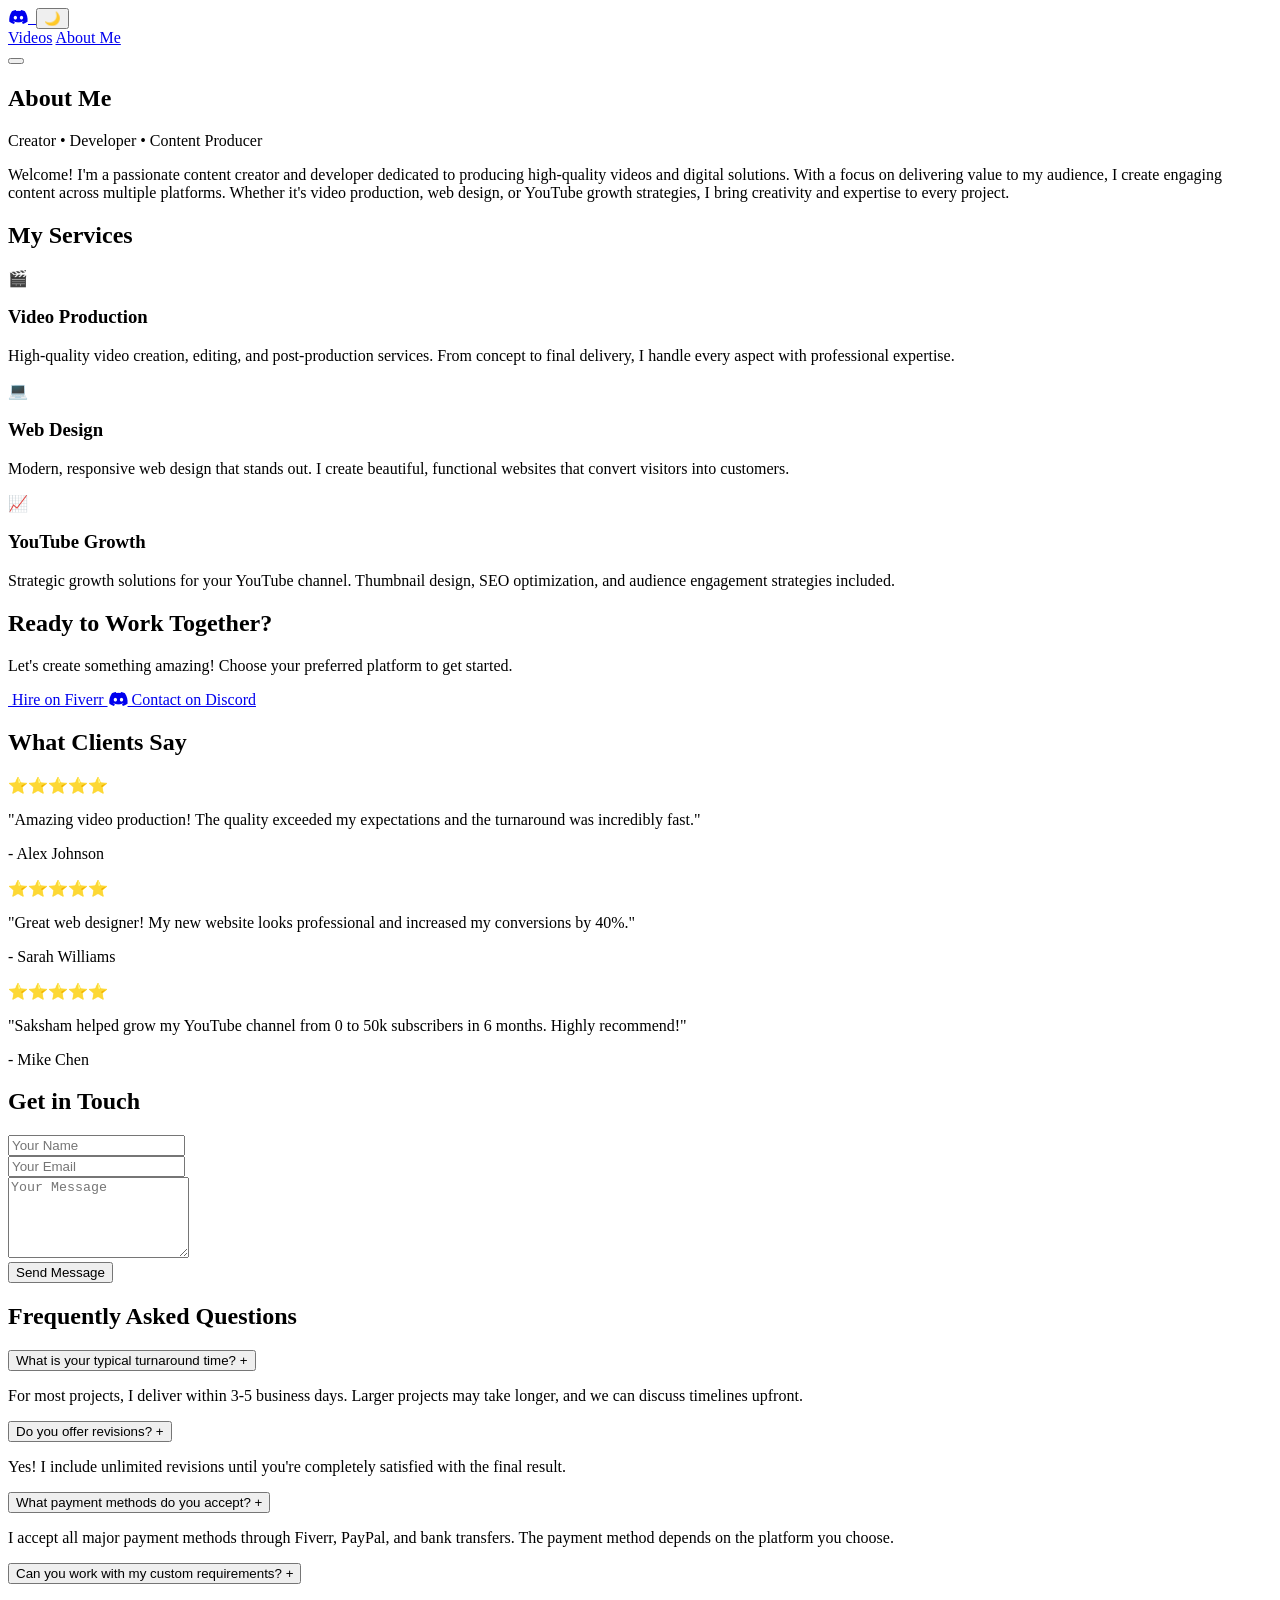
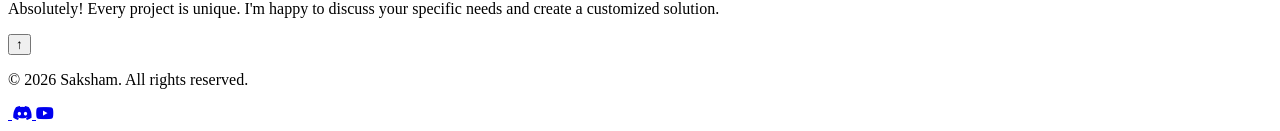
==== about.html @ 9697e2bd "initial changes" ====
<!DOCTYPE html>
<html lang="en">
<head>
    <meta charset="UTF-8">
    <meta name="viewport" content="width=device-width, initial-scale=1.0">
    <title>About Me - Hire Me</title>
    <link rel="stylesheet" href="saksham wesite/style.css">
    <link rel="stylesheet" href="https://cdnjs.cloudflare.com/ajax/libs/font-awesome/6.5.1/css/all.min.css">
</head>
<body>
    <a id="discord-link" href="https://discord.com/users/1369314213306044568" target="_blank" class="discord-icon" title="Contact on Discord">
        <i class="fab fa-discord"></i>
    </a>

    <a id="fiverr-link" href="https://www.fiverr.com/s/jjz5BVv" target="_blank" class="fiverr-icon" title="Hire me on Fiverr">
        <i class="fab fa-fiverr"></i>
    </a>

    <!-- Dark Mode Toggle Button -->
    <button id="theme-toggle" class="theme-toggle" title="Toggle Dark/Light Mode">
        <span class="theme-icon">🌙</span>
    </button>

    <!-- Navigation -->
    <nav class="navbar">
        <div class="nav-content">
            <a href="index.html" class="nav-link">Videos</a>
            <a href="about.html" class="nav-link active">About Me</a>
        </div>
        <button class="hamburger" id="hamburger">
            <span></span>
            <span></span>
            <span></span>
        </button>
    </nav>

    <div class="container">
        <section class="about-section">
            <div class="about-header">
                <h1 class="about-title">About Me</h1>
                <p class="about-subtitle">Creator • Developer • Content Producer</p>
            </div>

            <!-- Bio Section -->
            <div class="bio-section">
                <p class="bio-text">
                    Welcome! I'm a passionate content creator and developer dedicated to producing high-quality videos and digital solutions. 
                    With a focus on delivering value to my audience, I create engaging content across multiple platforms. 
                    Whether it's video production, web design, or YouTube growth strategies, I bring creativity and expertise to every project.
                </p>
            </div>

            <!-- Service Cards -->
            <div class="services-section">
                <h2 class="services-title">My Services</h2>
                <div class="services-grid">
                    <div class="service-card">
                        <div class="service-icon">🎬</div>
                        <h3>Video Production</h3>
                        <p>High-quality video creation, editing, and post-production services. From concept to final delivery, I handle every aspect with professional expertise.</p>
                    </div>

                    <div class="service-card">
                        <div class="service-icon">💻</div>
                        <h3>Web Design</h3>
                        <p>Modern, responsive web design that stands out. I create beautiful, functional websites that convert visitors into customers.</p>
                    </div>

                    <div class="service-card">
                        <div class="service-icon">📈</div>
                        <h3>YouTube Growth</h3>
                        <p>Strategic growth solutions for your YouTube channel. Thumbnail design, SEO optimization, and audience engagement strategies included.</p>
                    </div>
                </div>
            </div>

            <!-- CTA Section -->
            <div class="cta-section">
                <h2>Ready to Work Together?</h2>
                <p>Let's create something amazing! Choose your preferred platform to get started.</p>
                
                <div class="cta-buttons">
                    <a href="https://www.fiverr.com/s/jjz5BVv" target="_blank" class="fiverr-btn">
                        <i class="fab fa-fiverr"></i>
                        Hire on Fiverr
                    </a>
                    
                    <a href="https://discord.com/users/1369314213306044568" target="_blank" class="discord-copy-btn">
                        <i class="fab fa-discord"></i>
                        Contact on Discord
                    </a>
                </div>
            </div>

            <!-- Testimonials Section -->
            <div class="testimonials-section">
                <h2 class="testimonials-title">What Clients Say</h2>
                <div class="testimonials-grid">
                    <div class="testimonial-card">
                        <div class="stars">⭐⭐⭐⭐⭐</div>
                        <p class="testimonial-text">"Amazing video production! The quality exceeded my expectations and the turnaround was incredibly fast."</p>
                        <p class="testimonial-author">- Alex Johnson</p>
                    </div>
                    <div class="testimonial-card">
                        <div class="stars">⭐⭐⭐⭐⭐</div>
                        <p class="testimonial-text">"Great web designer! My new website looks professional and increased my conversions by 40%."</p>
                        <p class="testimonial-author">- Sarah Williams</p>
                    </div>
                    <div class="testimonial-card">
                        <div class="stars">⭐⭐⭐⭐⭐</div>
                        <p class="testimonial-text">"Saksham helped grow my YouTube channel from 0 to 50k subscribers in 6 months. Highly recommend!"</p>
                        <p class="testimonial-author">- Mike Chen</p>
                    </div>
                </div>
            </div>

            <!-- Contact Form Section -->
            <div class="contact-section">
                <h2>Get in Touch</h2>
                <form class="contact-form" id="contact-form">
                    <div class="form-group">
                        <input type="text" id="contact-name" placeholder="Your Name" required>
                    </div>
                    <div class="form-group">
                        <input type="email" id="contact-email" placeholder="Your Email" required>
                    </div>
                    <div class="form-group">
                        <textarea id="contact-message" placeholder="Your Message" rows="5" required></textarea>
                    </div>
                    <button type="submit" class="submit-btn">Send Message</button>
                    <div class="form-message" id="form-message"></div>
                </form>
            </div>

            <!-- FAQ Section -->
            <div class="faq-section">
                <h2 class="faq-title">Frequently Asked Questions</h2>
                <div class="faq-container">
                    <div class="faq-item">
                        <button class="faq-question">
                            <span>What is your typical turnaround time?</span>
                            <span class="faq-icon">+</span>
                        </button>
                        <div class="faq-answer">
                            <p>For most projects, I deliver within 3-5 business days. Larger projects may take longer, and we can discuss timelines upfront.</p>
                        </div>
                    </div>

                    <div class="faq-item">
                        <button class="faq-question">
                            <span>Do you offer revisions?</span>
                            <span class="faq-icon">+</span>
                        </button>
                        <div class="faq-answer">
                            <p>Yes! I include unlimited revisions until you're completely satisfied with the final result.</p>
                        </div>
                    </div>

                    <div class="faq-item">
                        <button class="faq-question">
                            <span>What payment methods do you accept?</span>
                            <span class="faq-icon">+</span>
                        </button>
                        <div class="faq-answer">
                            <p>I accept all major payment methods through Fiverr, PayPal, and bank transfers. The payment method depends on the platform you choose.</p>
                        </div>
                    </div>

                    <div class="faq-item">
                        <button class="faq-question">
                            <span>Can you work with my custom requirements?</span>
                            <span class="faq-icon">+</span>
                        </button>
                        <div class="faq-answer">
                            <p>Absolutely! Every project is unique. I'm happy to discuss your specific needs and create a customized solution.</p>
                        </div>
                    </div>
                </div>
            </div>
        </section>
    </div>

    <!-- Back to Top Button -->
    <button id="back-to-top" class="back-to-top" title="Back to Top">↑</button>

    <!-- Footer -->
    <footer class="footer">
        <div class="footer-content">
            <p>&copy; 2026 Saksham. All rights reserved.</p>
            <div class="footer-links">
                <a href="https://www.fiverr.com/s/jjz5BVv" target="_blank" title="Fiverr" class="social-link">
                    <i class="fab fa-fiverr"></i>
                </a>
                <a href="https://discord.com/users/1369314213306044568" target="_blank" title="Discord" class="social-link">
                    <i class="fab fa-discord"></i>
                </a>
                <a href="https://www.youtube.com/@SS_unfaced" target="_blank" title="YouTube" class="social-link">
                    <i class="fab fa-youtube"></i>
                </a>
            </div>
        </div>
    </footer>

    <script src="script.js"></script>
</body>
</html>
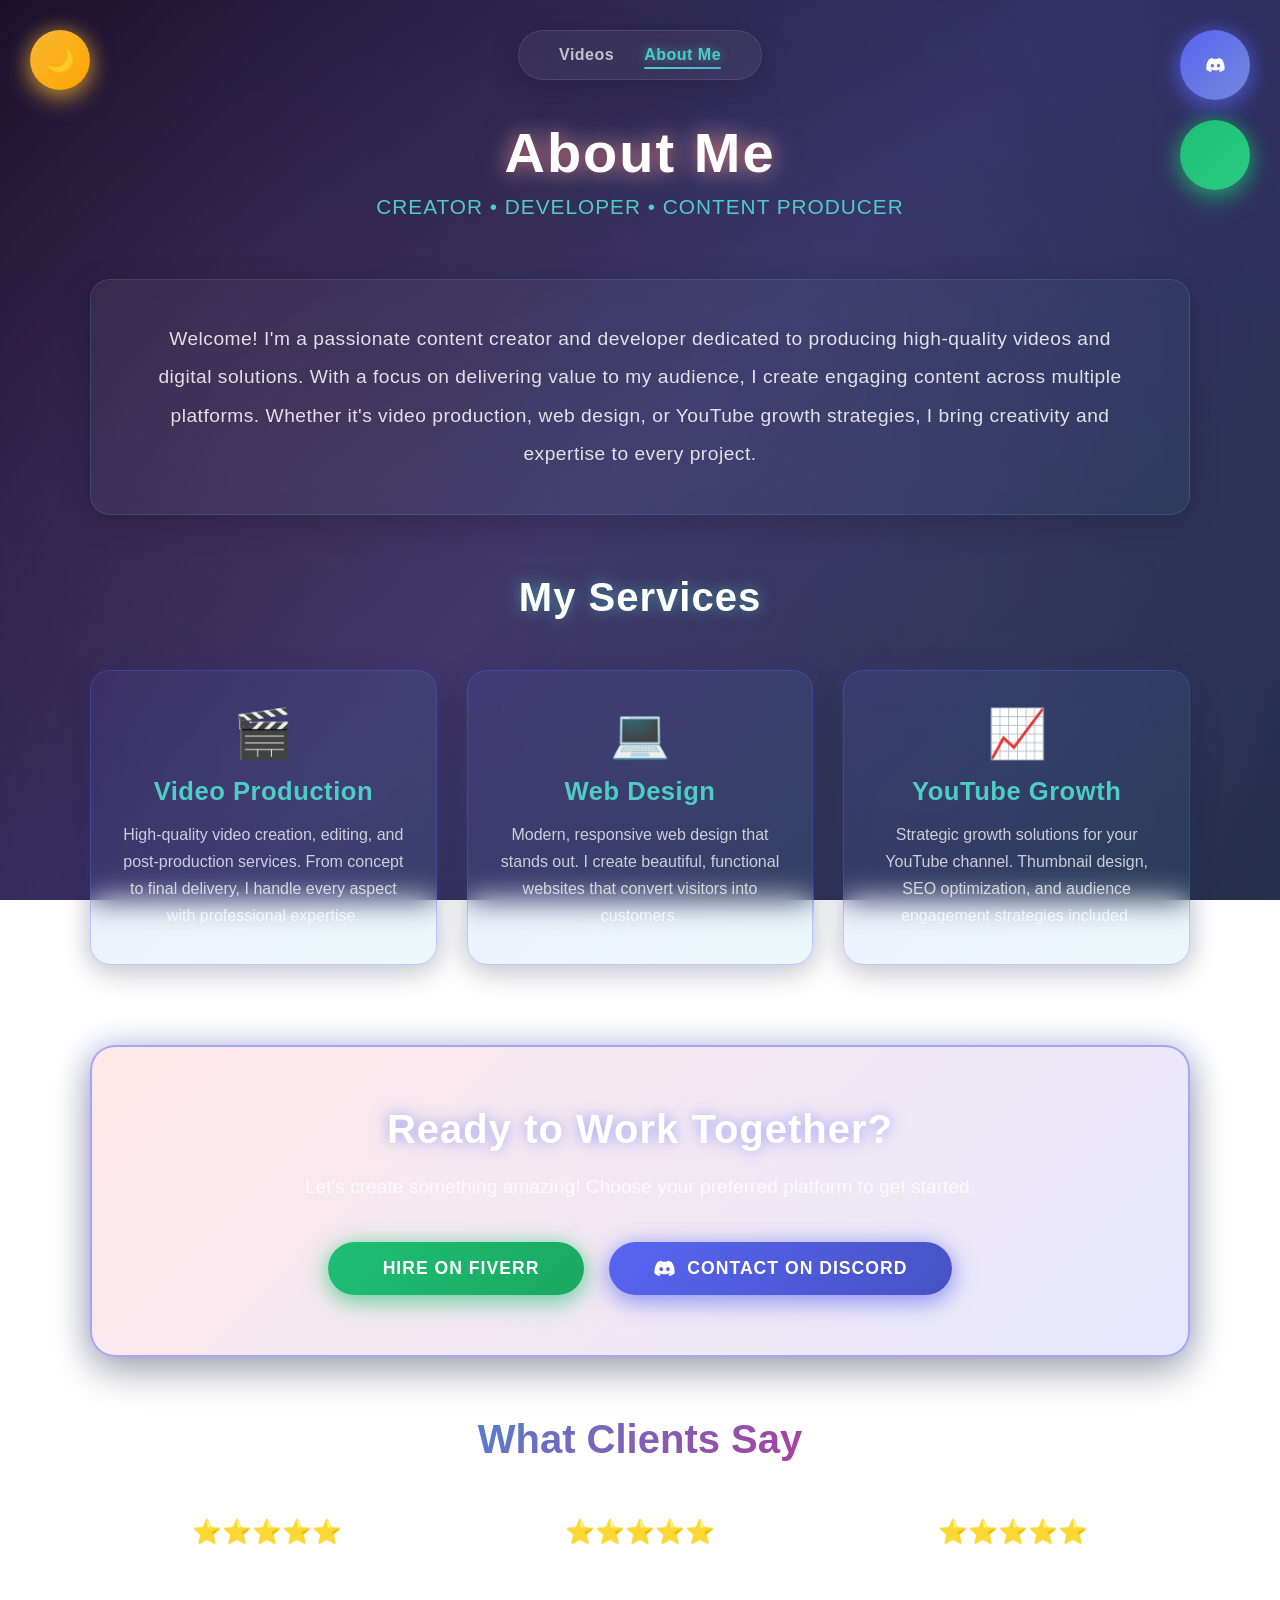
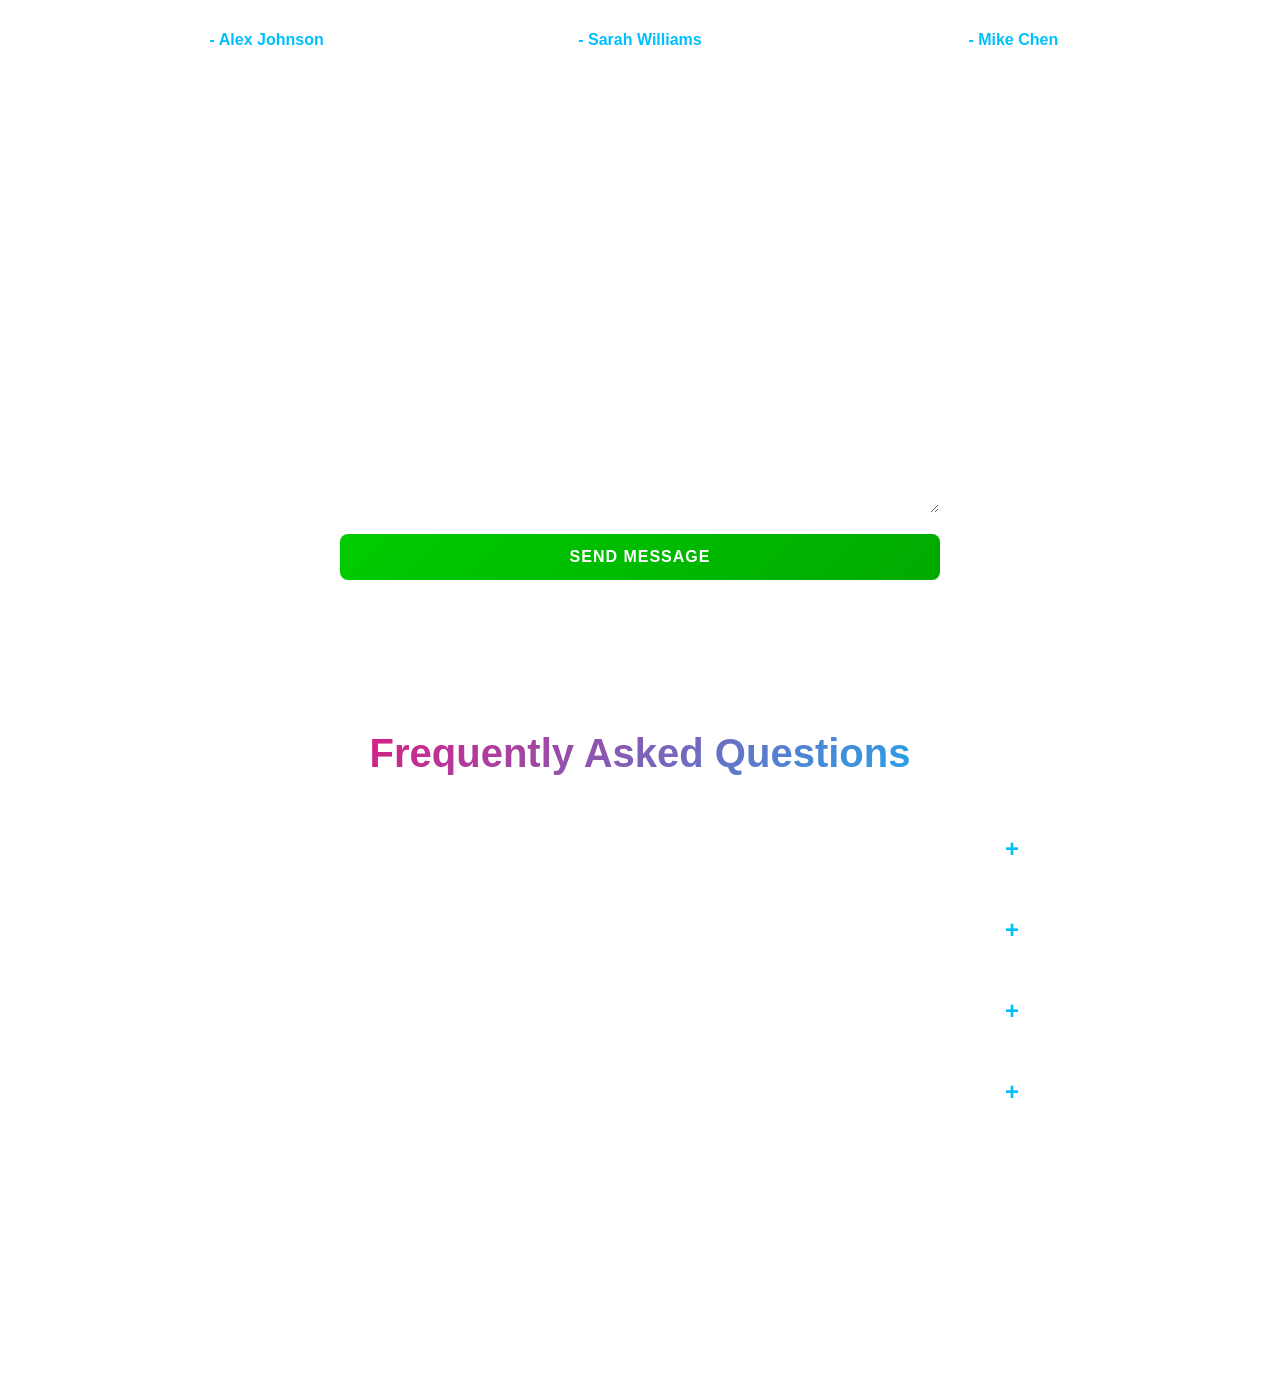
==== commit 49d70a50: "Fix HTML encoding issues in about.html" ====
--- a/about.html
+++ b/about.html
@@ -4,7 +4,7 @@
     <meta charset="UTF-8">
     <meta name="viewport" content="width=device-width, initial-scale=1.0">
     <title>About Me - Hire Me</title>
-    <link rel="stylesheet" href="saksham wesite/style.css">
+    <link rel="stylesheet" href="style.css">
     <link rel="stylesheet" href="https://cdnjs.cloudflare.com/ajax/libs/font-awesome/6.5.1/css/all.min.css">
 </head>
 <body>
--- a/style.css
+++ b/style.css
@@ -0,0 +1,1647 @@
+/* 1. The Background - Using a smooth animated gradient */
+body {
+    font-family: 'Segoe UI', Tahoma, Geneva, Verdana, sans-serif;
+    background: linear-gradient(135deg, #0f0c29, #302b63, #24243e);
+    background-attachment: fixed;
+    margin: 0;
+    padding: 40px 20px;
+    color: #fff;
+    position: relative;
+}
+
+body::before {
+    content: '';
+    position: fixed;
+    top: 0;
+    left: 0;
+    width: 100%;
+    height: 100%;
+    background: radial-gradient(circle at 20% 50%, rgba(255, 107, 107, 0.1), transparent),
+                radial-gradient(circle at 80% 80%, rgba(69, 183, 209, 0.1), transparent);
+    pointer-events: none;
+    z-index: -1;
+}
+
+/* Discord Icon */
+.discord-icon {
+    position: fixed;
+    top: 30px;
+    right: 30px;
+    width: 70px;
+    height: 70px;
+    background: linear-gradient(135deg, #5865f2, #7289da);
+    border-radius: 50%;
+    display: flex;
+    align-items: center;
+    justify-content: center;
+    cursor: pointer;
+    transition: all 0.4s ease;
+    box-shadow: 0 8px 25px rgba(88, 101, 242, 0.6), 0 0 20px rgba(88, 101, 242, 0.4);
+    z-index: 100;
+    animation: discordFloat 3s ease-in-out infinite;
+}
+
+.discord-icon svg {
+    width: 80%;
+    height: 80%;
+    color: #FFFFFF;
+    filter: drop-shadow(0 2px 4px rgba(0, 0, 0, 0.3));
+}
+
+.discord-icon:hover {
+    background: linear-gradient(135deg, #7289da, #5865f2);
+    box-shadow: 0 12px 35px rgba(88, 101, 242, 0.8), 0 0 30px rgba(88, 101, 242, 0.6);
+    transform: scale(1.15) rotate(5deg);
+}
+
+.discord-icon:active {
+    transform: scale(0.95) rotate(-3deg);
+}
+
+@keyframes discordFloat {
+    0%, 100% {
+        transform: translateY(0px) rotate(0deg);
+    }
+    50% {
+        transform: translateY(-15px) rotate(5deg);
+    }
+}
+
+/* Fiverr Icon */
+.fiverr-icon {
+    position: fixed;
+    top: 120px;
+    right: 30px;
+    width: 70px;
+    height: 70px;
+    background: linear-gradient(135deg, #1DBF73, #2acc84);
+    border-radius: 50%;
+    display: flex;
+    align-items: center;
+    justify-content: center;
+    cursor: pointer;
+    transition: all 0.4s ease;
+    box-shadow: 0 8px 25px rgba(29, 191, 115, 0.6), 0 0 20px rgba(29, 191, 115, 0.4);
+    z-index: 100;
+    animation: fiverr-float 3s ease-in-out infinite;
+}
+
+.fiverr-icon svg {
+    width: 80%;
+    height: 80%;
+    color: #FFFFFF;
+    filter: drop-shadow(0 2px 4px rgba(0, 0, 0, 0.3));
+}
+
+.fiverr-icon:hover {
+    background: linear-gradient(135deg, #2acc84, #1DBF73);
+    box-shadow: 0 12px 35px rgba(29, 191, 115, 0.8), 0 0 30px rgba(29, 191, 115, 0.6);
+    transform: scale(1.15) rotate(5deg);
+}
+
+.fiverr-icon:active {
+    transform: scale(0.95) rotate(-3deg);
+}
+
+@keyframes fiverr-float {
+    0%, 100% {
+        transform: translateY(0px) rotate(0deg);
+    }
+    50% {
+        transform: translateY(-15px) rotate(5deg);
+    }
+}
+
+/* Navigation Bar */
+.navbar {
+    position: fixed;
+    top: 30px;
+    left: 50%;
+    transform: translateX(-50%);
+    display: flex;
+    gap: 30px;
+    background: rgba(255, 255, 255, 0.05);
+    backdrop-filter: blur(10px);
+    padding: 15px 40px;
+    border-radius: 50px;
+    border: 1px solid rgba(255, 255, 255, 0.1);
+    z-index: 97;
+    box-shadow: 0 8px 32px rgba(0, 0, 0, 0.2);
+}
+
+.nav-link {
+    color: rgba(255, 255, 255, 0.7);
+    text-decoration: none;
+    font-weight: 600;
+    font-size: 1rem;
+    transition: all 0.3s ease;
+    letter-spacing: 0.5px;
+    position: relative;
+}
+
+.nav-link:hover {
+    color: #fff;
+    transform: translateY(-2px);
+}
+
+.nav-link.active {
+    color: #4ecdc4;
+    text-shadow: 0 0 10px rgba(78, 205, 196, 0.6);
+}
+
+.nav-link.active::after {
+    content: '';
+    position: absolute;
+    bottom: -5px;
+    left: 0;
+    right: 0;
+    height: 2px;
+    background: linear-gradient(90deg, #4ecdc4, #45b7d1);
+    border-radius: 2px;
+}
+
+body.light-mode .navbar {
+    background: rgba(255, 255, 255, 0.85);
+    border-color: rgba(0, 0, 0, 0.1);
+    box-shadow: 0 8px 32px rgba(0, 0, 0, 0.1);
+}
+
+body.light-mode .nav-link {
+    color: rgba(0, 0, 0, 0.6);
+}
+
+body.light-mode .nav-link:hover {
+    color: #000;
+}
+
+body.light-mode .nav-link.active {
+    color: #ff6b6b;
+    text-shadow: 0 0 10px rgba(255, 107, 107, 0.4);
+}
+
+/* Text slide animation */
+@keyframes textSlide {
+    0%, 100% { transform: translateY(0px); }
+    50% { transform: translateY(-10px); }
+}
+
+/* Glow animation */
+@keyframes glow {
+    0%, 100% { box-shadow: 0 0 20px rgba(255, 107, 107, 0.6), 0 0 30px rgba(69, 183, 209, 0.4); }
+    50% { box-shadow: 0 0 30px rgba(255, 107, 107, 0.8), 0 0 40px rgba(69, 183, 209, 0.6); }
+}
+
+/* Loading Spinner Animation */
+@keyframes spin {
+    0% { transform: rotate(0deg) scale(1); }
+    50% { transform: rotate(180deg) scale(1.1); }
+    100% { transform: rotate(360deg) scale(1); }
+}
+
+/* Loading Spinner Container */
+.loading-spinner {
+    position: fixed;
+    top: 0;
+    left: 0;
+    width: 100%;
+    height: 100%;
+    background: rgba(15, 12, 41, 0.95);
+    display: flex;
+    flex-direction: column;
+    align-items: center;
+    justify-content: center;
+    z-index: 999;
+    animation: fadeOut 0.5s ease 1.5s forwards;
+}
+
+.loading-spinner.hidden {
+    display: none;
+}
+
+.loading-spinner .spinner {
+    width: 80px;
+    height: 80px;
+    border: 5px solid rgba(88, 101, 242, 0.2);
+    border-top: 5px solid #5865f2;
+    border-right: 5px solid #ff6b6b;
+    border-radius: 50%;
+    animation: spin 1.5s linear infinite;
+}
+
+.loading-spinner p {
+    margin-top: 25px;
+    font-size: 1.3rem;
+    color: #fff;
+    letter-spacing: 1px;
+    text-transform: uppercase;
+    animation: pulse 1.5s ease-in-out infinite;
+}
+
+@keyframes pulse {
+    0%, 100% { opacity: 0.7; }
+    50% { opacity: 1; }
+}
+
+@keyframes fadeOut {
+    from { opacity: 1; }
+    to { opacity: 0; }
+}
+
+/* Card entrance animation */
+@keyframes cardEntrance {
+    from {
+        opacity: 0;
+        transform: translateY(20px);
+    }
+    to {
+        opacity: 1;
+        transform: translateY(0);
+    }
+}
+
+/* 2. The Main Container */
+.container {
+    max-width: 1100px;
+    margin: 0 auto;
+}
+
+/* 3. The Header - Glassmorphism with glow effect */
+header {
+    background: linear-gradient(135deg, rgba(255, 107, 107, 0.1), rgba(69, 183, 209, 0.1));
+    backdrop-filter: blur(20px);
+    border: 2px solid;
+    border-image: linear-gradient(135deg, #ff6b6b, #4ecdc4, #45b7d1, #f7b731, #ff6b6b) 1;
+    padding: 40px 30px;
+    border-radius: 25px;
+    text-align: center;
+    color: white;
+    box-shadow: 0 8px 40px rgba(0, 0, 0, 0.4), 0 0 40px rgba(255, 107, 107, 0.4), inset 0 1px 0 rgba(255, 255, 255, 0.2);
+    margin-bottom: 50px;
+    position: relative;
+    animation: glow 3s ease-in-out infinite;
+}
+
+header h1 {
+    font-size: 3.5rem;
+    margin: 0 0 15px 0;
+    text-shadow: 0 0 20px rgba(255, 107, 107, 0.8), 0 0 30px rgba(69, 183, 209, 0.5), 2px 2px 8px rgba(0,0,0,0.5);
+    animation: textSlide 2s ease-in-out infinite;
+    letter-spacing: 3px;
+    font-weight: 900;
+    color: #fff;
+}
+
+#stats {
+    font-size: 1.4rem;
+    font-weight: 900;
+    background: linear-gradient(135deg, rgba(255, 107, 107, 0.2), rgba(69, 183, 209, 0.2));
+    display: inline-block;
+    padding: 15px 35px;
+    border-radius: 60px;
+    margin-top: 15px;
+    letter-spacing: 2px;
+    text-transform: uppercase;
+    border: 2px solid rgba(255, 107, 107, 0.8);
+    box-shadow: 0 0 20px rgba(255, 107, 107, 0.5), inset 0 0 20px rgba(255, 255, 255, 0.1);
+    color: #fff;
+    transition: all 0.3s ease;
+}
+
+#stats:hover {
+    border-color: rgba(69, 183, 209, 0.8);
+    box-shadow: 0 0 30px rgba(69, 183, 209, 0.6), inset 0 0 20px rgba(255, 255, 255, 0.15);
+    transform: scale(1.05);
+}
+
+/* 4. The Video Grid */
+#video-grid {
+    display: grid;
+    grid-template-columns: repeat(auto-fit, minmax(300px, 1fr));
+    gap: 25px;
+}
+
+/* 5. Video Cards - Making them "Pop" */
+.video-card {
+    background: linear-gradient(135deg, #1a1a2e, #16213e);
+    border-radius: 20px;
+    overflow: hidden;
+    transition: all 0.4s ease;
+    cursor: pointer;
+    border: 1px solid rgba(255, 107, 107, 0.3);
+    box-shadow: 0 15px 35px rgba(0, 0, 0, 0.5), 0 0 15px rgba(255, 107, 107, 0.2);
+    animation: cardEntrance 0.6s ease;
+}
+
+/* Hover effect: The card lifts up and glows */
+.video-card:hover {
+    transform: translateY(-15px) scale(1.02);
+    box-shadow: 0 25px 50px rgba(0, 0, 0, 0.7), 0 0 30px rgba(255, 107, 107, 0.6), 0 0 20px rgba(69, 183, 209, 0.4);
+    border-color: rgba(255, 107, 107, 0.8);
+    background: linear-gradient(135deg, #2a2a3e, #1f3a5f);
+}
+
+.video-card img {
+    width: 100%;
+    display: block;
+    transition: transform 0.4s ease, filter 0.4s ease;
+    filter: brightness(0.9) saturate(1.1);
+}
+
+.video-card:hover img {
+    transform: scale(1.1);
+    filter: brightness(1.1) saturate(1.3);
+}
+
+.video-card h3 {
+    padding: 18px 15px 0 15px;
+    margin: 0;
+    font-size: 1.2rem;
+    line-height: 1.4;
+    color: #fff;
+    height: 70px;
+    overflow: hidden;
+    font-weight: 700;
+    background: linear-gradient(135deg, rgba(255, 107, 107, 0.1), rgba(69, 183, 209, 0.1));
+}
+
+.upload-date {
+    padding: 10px 15px 15px 15px;
+    margin: 0;
+    font-size: 0.9rem;
+    color: #4ecdc4;
+    font-weight: 700;
+    text-transform: uppercase;
+    letter-spacing: 1px;
+    background: linear-gradient(135deg, rgba(78, 205, 196, 0.15), rgba(255, 107, 107, 0.1));
+    border-top: 1px solid rgba(78, 205, 196, 0.3);
+}
+
+/* Link Styling */
+a {
+    text-decoration: none;
+    color: inherit;
+}
+
+/* Button Container */
+.button-container {
+    display: flex;
+    gap: 15px;
+    justify-content: center;
+    margin-top: 25px;
+    flex-wrap: wrap;
+}
+
+/* Subscribe Button - YouTube Style */
+.subscribe-btn {
+    background: linear-gradient(135deg, #ff0000, #cc0000);
+    color: white;
+    border: none;
+    padding: 12px 30px;
+    font-size: 1.1rem;
+    font-weight: 700;
+    border-radius: 25px;
+    cursor: pointer;
+    transition: all 0.3s ease;
+    display: flex;
+    align-items: center;
+    gap: 8px;
+    box-shadow: 0 4px 15px rgba(255, 0, 0, 0.4);
+    letter-spacing: 1px;
+}
+
+.subscribe-btn:hover {
+    background: linear-gradient(135deg, #ff2626, #e60000);
+    box-shadow: 0 6px 25px rgba(255, 0, 0, 0.6), 0 0 20px rgba(255, 0, 0, 0.4);
+    transform: scale(1.05);
+}
+
+.subscribe-btn:active {
+    transform: scale(0.98);
+}
+
+.subscribe-icon {
+    font-size: 1.3rem;
+}
+
+/* Channel Button */
+.channel-btn {
+    background: linear-gradient(135deg, rgba(255, 107, 107, 0.2), rgba(69, 183, 209, 0.2));
+    color: white;
+    border: 2px solid rgba(69, 183, 209, 0.8);
+    padding: 10px 28px;
+    font-size: 1.1rem;
+    font-weight: 700;
+    border-radius: 25px;
+    cursor: pointer;
+    transition: all 0.3s ease;
+    display: flex;
+    align-items: center;
+    gap: 8px;
+    box-shadow: 0 0 15px rgba(69, 183, 209, 0.4);
+    letter-spacing: 1px;
+}
+
+.channel-btn:hover {
+    background: linear-gradient(135deg, rgba(255, 107, 107, 0.3), rgba(69, 183, 209, 0.3));
+    border-color: rgba(255, 107, 107, 0.8);
+    box-shadow: 0 0 25px rgba(69, 183, 209, 0.6), 0 0 15px rgba(255, 107, 107, 0.4);
+    transform: scale(1.05);
+}
+
+.channel-btn:active {
+    transform: scale(0.98);
+}
+
+.channel-icon {
+    font-size: 1rem;
+}
+
+/* Theme Toggle Button */
+.theme-toggle {
+    position: fixed;
+    top: 30px;
+    left: 30px;
+    width: 60px;
+    height: 60px;
+    background: linear-gradient(135deg, #f7b731, #ffa502);
+    border: none;
+    border-radius: 50%;
+    display: flex;
+    align-items: center;
+    justify-content: center;
+    cursor: pointer;
+    transition: all 0.4s ease;
+    box-shadow: 0 8px 25px rgba(247, 183, 49, 0.6), 0 0 20px rgba(247, 183, 49, 0.4);
+    z-index: 99;
+    font-size: 1.5rem;
+}
+
+.theme-toggle:hover {
+    background: linear-gradient(135deg, #ffa502, #f7b731);
+    box-shadow: 0 12px 35px rgba(247, 183, 49, 0.8), 0 0 30px rgba(247, 183, 49, 0.6);
+    transform: scale(1.15) rotate(-10deg);
+}
+
+.theme-toggle:active {
+    transform: scale(0.95) rotate(10deg);
+}
+
+/* Light Mode */
+body.light-mode {
+    background: linear-gradient(135deg, #f5f7fa, #c3cfe2);
+    background-attachment: fixed;
+    color: #1a1a1a;
+}
+
+body.light-mode::before {
+    background: radial-gradient(circle at 20% 50%, rgba(255, 107, 107, 0.05), transparent),
+                radial-gradient(circle at 80% 80%, rgba(69, 183, 209, 0.05), transparent);
+}
+
+body.light-mode .loading-spinner {
+    background: rgba(255, 255, 255, 0.95);
+}
+
+body.light-mode .loading-spinner p {
+    color: #333;
+}
+
+body.light-mode .loading-spinner .spinner {
+    border-color: rgba(88, 101, 242, 0.1);
+    border-top-color: #ff6b6b;
+    border-right-color: #4ecdc4;
+}
+
+body.light-mode header {
+    background: linear-gradient(135deg, rgba(255, 255, 255, 0.85), rgba(255, 255, 255, 0.7));
+    border-image: linear-gradient(135deg, #ff6b6b, #4ecdc4, #45b7d1, #f7b731, #ff6b6b) 1;
+    color: #1a1a1a;
+    box-shadow: 0 8px 40px rgba(0, 0, 0, 0.15), inset 0 1px 0 rgba(255, 255, 255, 0.5);
+}
+
+body.light-mode header h1 {
+    color: #222;
+    text-shadow: 0 0 15px rgba(255, 107, 107, 0.4), 0 0 25px rgba(69, 183, 209, 0.2), 2px 2px 8px rgba(0,0,0,0.1);
+}
+
+body.light-mode #stats {
+    background: linear-gradient(135deg, rgba(255, 107, 107, 0.15), rgba(69, 183, 209, 0.15));
+    border-color: rgba(255, 107, 107, 0.6);
+    color: #222;
+    box-shadow: 0 0 20px rgba(255, 107, 107, 0.3), inset 0 0 20px rgba(255, 255, 255, 0.2);
+}
+
+body.light-mode #stats:hover {
+    border-color: rgba(69, 183, 209, 0.6);
+    box-shadow: 0 0 30px rgba(69, 183, 209, 0.4), inset 0 0 20px rgba(255, 255, 255, 0.25);
+}
+
+body.light-mode .subscribe-btn {
+    background: linear-gradient(135deg, #ff0000, #cc0000);
+    box-shadow: 0 4px 15px rgba(255, 0, 0, 0.3);
+}
+
+body.light-mode .subscribe-btn:hover {
+    box-shadow: 0 6px 25px rgba(255, 0, 0, 0.5), 0 0 20px rgba(255, 0, 0, 0.3);
+}
+
+body.light-mode .channel-btn {
+    background: linear-gradient(135deg, rgba(255, 107, 107, 0.15), rgba(69, 183, 209, 0.15));
+    color: #222;
+    border-color: rgba(69, 183, 209, 0.6);
+    box-shadow: 0 0 15px rgba(69, 183, 209, 0.3);
+}
+
+body.light-mode .channel-btn:hover {
+    background: linear-gradient(135deg, rgba(255, 107, 107, 0.25), rgba(69, 183, 209, 0.25));
+    border-color: rgba(255, 107, 107, 0.6);
+    color: #000;
+    box-shadow: 0 0 25px rgba(69, 183, 209, 0.5), 0 0 15px rgba(255, 107, 107, 0.3);
+}
+
+body.light-mode .video-card {
+    background: linear-gradient(135deg, #ffffff, #f9f9f9);
+    border-color: rgba(255, 107, 107, 0.2);
+    box-shadow: 0 15px 35px rgba(0, 0, 0, 0.1), 0 0 15px rgba(255, 107, 107, 0.15);
+}
+
+body.light-mode .video-card:hover {
+    box-shadow: 0 25px 50px rgba(0, 0, 0, 0.15), 0 0 30px rgba(255, 107, 107, 0.4), 0 0 20px rgba(69, 183, 209, 0.2);
+    background: linear-gradient(135deg, #ffffff, #fcfcfc);
+}
+
+body.light-mode .video-card h3 {
+    color: #222;
+    background: linear-gradient(135deg, rgba(255, 107, 107, 0.08), rgba(69, 183, 209, 0.08));
+}
+
+body.light-mode .upload-date {
+    color: #ff6b6b;
+    background: linear-gradient(135deg, rgba(78, 205, 196, 0.1), rgba(255, 107, 107, 0.08));
+    border-top-color: rgba(255, 107, 107, 0.2);
+}
+
+/* See More Button Container */
+.see-more-container {
+    position: fixed;
+    bottom: 40px;
+    right: 40px;
+    z-index: 98;
+    display: flex;
+    align-items: center;
+    justify-content: flex-end;
+}
+
+/* See More Button */
+.see-more-btn {
+    background: linear-gradient(135deg, #45b7d1, #4ecdc4);
+    color: white;
+    border: none;
+    padding: 12px 32px;
+    font-size: 0.95rem;
+    font-weight: 700;
+    border-radius: 30px;
+    cursor: pointer;
+    transition: all 0.2s ease;
+    display: flex;
+    align-items: center;
+    gap: 8px;
+    box-shadow: 0 8px 25px rgba(69, 183, 209, 0.5), 0 0 20px rgba(78, 205, 196, 0.3);
+    letter-spacing: 0.5px;
+    text-transform: uppercase;
+    white-space: nowrap;
+    animation: slideInRight 0.3s ease;
+}
+
+.see-more-btn:hover {
+    background: linear-gradient(135deg, #4ecdc4, #45b7d1);
+    box-shadow: 0 12px 35px rgba(69, 183, 209, 0.7), 0 0 30px rgba(78, 205, 196, 0.5);
+    transform: scale(1.08);
+}
+
+.see-more-btn:active {
+    transform: scale(0.98);
+}
+
+.see-more-arrow {
+    transition: transform 0.2s ease;
+    display: inline-block;
+    font-size: 0.9rem;
+}
+
+@keyframes slideInRight {
+    from {
+        opacity: 0;
+        transform: translateX(50px);
+    }
+    to {
+        opacity: 1;
+        transform: translateX(0);
+    }
+}
+
+.see-more-btn.show-less .see-more-text {
+    content: 'SHOW LESS';
+}
+
+.see-more-btn.show-less .see-more-arrow {
+    transform: rotate(180deg);
+}
+
+/* Light mode See More Button */
+body.light-mode .see-more-btn {
+    background: linear-gradient(135deg, #4ecdc4, #45b7d1);
+    box-shadow: 0 8px 25px rgba(69, 183, 209, 0.4), 0 0 20px rgba(78, 205, 196, 0.2);
+}
+
+body.light-mode .see-more-btn:hover {
+    box-shadow: 0 12px 35px rgba(69, 183, 209, 0.6), 0 0 30px rgba(78, 205, 196, 0.4);
+}
+
+/* Mobile responsive */
+@media (max-width: 768px) {
+    .see-more-container {
+        bottom: 20px;
+        right: 20px;
+    }
+    
+    .see-more-btn {
+        padding: 10px 24px;
+        font-size: 0.85rem;
+    }
+}
+
+/* See More Button Hide/Show Animation */
+.see-more-container.hide {
+    animation: slideOutDown 0.3s ease;
+    pointer-events: none;
+    opacity: 0;
+}
+
+.see-more-container.show {
+    animation: slideInUp 0.3s ease;
+    pointer-events: auto;
+    opacity: 1;
+}
+
+@keyframes slideOutDown {
+    from {
+        opacity: 1;
+        transform: translateY(0);
+    }
+    to {
+        opacity: 0;
+        transform: translateY(100px);
+    }
+}
+
+@keyframes slideInUp {
+    from {
+        opacity: 0;
+        transform: translateY(100px);
+    }
+    to {
+        opacity: 1;
+        transform: translateY(0);
+    }
+}
+
+/* About Page Styles */
+.about-section {
+    margin-top: 80px;
+    margin-bottom: 60px;
+}
+
+.about-header {
+    text-align: center;
+    margin-bottom: 60px;
+    animation: fadeInDown 0.6s ease;
+}
+
+.about-title {
+    font-size: 3.5rem;
+    margin: 0 0 10px 0;
+    color: #fff;
+    text-shadow: 0 0 20px rgba(255, 107, 107, 0.8), 0 0 30px rgba(69, 183, 209, 0.5);
+    letter-spacing: 2px;
+    font-weight: 900;
+}
+
+.about-subtitle {
+    font-size: 1.3rem;
+    color: #4ecdc4;
+    letter-spacing: 1px;
+    text-transform: uppercase;
+    margin: 0;
+}
+
+.about-content {
+    display: grid;
+    grid-template-columns: repeat(auto-fit, minmax(300px, 1fr));
+    gap: 30px;
+    margin-bottom: 60px;
+}
+
+.about-card {
+    background: linear-gradient(135deg, rgba(255, 107, 107, 0.1), rgba(69, 183, 209, 0.1));
+    backdrop-filter: blur(10px);
+    border: 1px solid rgba(255, 255, 255, 0.1);
+    padding: 30px;
+    border-radius: 20px;
+    box-shadow: 0 8px 32px rgba(0, 0, 0, 0.2), 0 0 20px rgba(69, 183, 209, 0.2);
+    transition: all 0.4s ease;
+    animation: fadeInUp 0.6s ease;
+}
+
+.about-card:hover {
+    transform: translateY(-10px);
+    box-shadow: 0 15px 40px rgba(0, 0, 0, 0.3), 0 0 30px rgba(69, 183, 209, 0.4);
+    border-color: rgba(69, 183, 209, 0.3);
+}
+
+.about-card h2 {
+    color: #4ecdc4;
+    font-size: 1.8rem;
+    margin-top: 0;
+    letter-spacing: 1px;
+}
+
+.about-card p {
+    color: rgba(255, 255, 255, 0.8);
+    line-height: 1.8;
+    font-size: 1.1rem;
+}
+
+.hire-section {
+    background: linear-gradient(135deg, rgba(255, 107, 107, 0.15), rgba(69, 183, 209, 0.15));
+    backdrop-filter: blur(20px);
+    border: 2px solid rgba(69, 183, 209, 0.5);
+    padding: 50px;
+    border-radius: 25px;
+    text-align: center;
+    box-shadow: 0 15px 40px rgba(0, 0, 0, 0.3), 0 0 30px rgba(69, 183, 209, 0.3);
+    animation: fadeInUp 0.8s ease;
+}
+
+/* Bio Section */
+.bio-section {
+    background: linear-gradient(135deg, rgba(255, 255, 255, 0.05), rgba(69, 183, 209, 0.05));
+    backdrop-filter: blur(10px);
+    border: 1px solid rgba(69, 183, 209, 0.2);
+    padding: 40px 50px;
+    border-radius: 20px;
+    margin-bottom: 60px;
+    box-shadow: 0 8px 32px rgba(0, 0, 0, 0.2);
+    animation: fadeInUp 0.6s ease;
+}
+
+.bio-text {
+    font-size: 1.2rem;
+    color: rgba(255, 255, 255, 0.85);
+    line-height: 2;
+    letter-spacing: 0.5px;
+    margin: 0;
+    text-align: center;
+}
+
+/* Services Section */
+.services-section {
+    margin-bottom: 80px;
+}
+
+.services-title {
+    text-align: center;
+    font-size: 2.5rem;
+    color: #fff;
+    margin: 0 0 50px 0;
+    text-shadow: 0 0 15px rgba(78, 205, 196, 0.6);
+    letter-spacing: 1px;
+}
+
+.services-grid {
+    display: grid;
+    grid-template-columns: repeat(auto-fit, minmax(280px, 1fr));
+    gap: 30px;
+    margin-bottom: 60px;
+}
+
+.service-card {
+    background: linear-gradient(135deg, rgba(88, 101, 242, 0.1), rgba(69, 183, 209, 0.1));
+    backdrop-filter: blur(15px);
+    border: 1px solid rgba(88, 101, 242, 0.3);
+    padding: 35px 25px;
+    border-radius: 20px;
+    text-align: center;
+    transition: all 0.4s ease;
+    box-shadow: 0 8px 32px rgba(0, 0, 0, 0.2), 0 0 20px rgba(88, 101, 242, 0.15);
+    animation: fadeInUp 0.6s ease;
+    cursor: pointer;
+}
+
+.service-card:hover {
+    transform: translateY(-15px);
+    background: linear-gradient(135deg, rgba(88, 101, 242, 0.15), rgba(69, 183, 209, 0.15));
+    border-color: rgba(88, 101, 242, 0.5);
+    box-shadow: 0 15px 45px rgba(0, 0, 0, 0.3), 0 0 30px rgba(88, 101, 242, 0.3);
+}
+
+.service-icon {
+    font-size: 3rem;
+    margin-bottom: 15px;
+    display: block;
+    animation: float 3s ease-in-out infinite;
+}
+
+.service-card h3 {
+    color: #4ecdc4;
+    font-size: 1.6rem;
+    margin: 0 0 15px 0;
+    letter-spacing: 0.5px;
+}
+
+.service-card p {
+    color: rgba(255, 255, 255, 0.75);
+    font-size: 1rem;
+    line-height: 1.7;
+    margin: 0;
+}
+
+@keyframes float {
+    0%, 100% { transform: translateY(0px); }
+    50% { transform: translateY(-10px); }
+}
+
+/* CTA Section */
+.cta-section {
+    background: linear-gradient(135deg, rgba(255, 107, 107, 0.15), rgba(88, 101, 242, 0.15));
+    backdrop-filter: blur(20px);
+    border: 2px solid rgba(88, 101, 242, 0.5);
+    padding: 60px 40px;
+    border-radius: 25px;
+    text-align: center;
+    box-shadow: 0 15px 40px rgba(0, 0, 0, 0.3), 0 0 30px rgba(88, 101, 242, 0.3);
+    animation: fadeInUp 0.8s ease;
+}
+
+.cta-section h2 {
+    font-size: 2.5rem;
+    color: #fff;
+    margin: 0 0 15px 0;
+    letter-spacing: 1px;
+    text-shadow: 0 0 15px rgba(88, 101, 242, 0.6);
+}
+
+.cta-section p {
+    font-size: 1.2rem;
+    color: rgba(255, 255, 255, 0.8);
+    margin-bottom: 40px;
+    line-height: 1.6;
+}
+
+.cta-buttons {
+    display: flex;
+    gap: 25px;
+    justify-content: center;
+    flex-wrap: wrap;
+}
+
+/* Fiverr Button */
+.fiverr-btn {
+    background: linear-gradient(135deg, #1dbf73, #1aa860);
+    color: white;
+    border: none;
+    padding: 16px 45px;
+    font-size: 1.1rem;
+    font-weight: 700;
+    border-radius: 30px;
+    cursor: pointer;
+    transition: all 0.3s ease;
+    box-shadow: 0 8px 25px rgba(29, 191, 115, 0.5), 0 0 20px rgba(29, 191, 115, 0.3);
+    letter-spacing: 1px;
+    text-transform: uppercase;
+    text-decoration: none;
+    display: inline-flex;
+    align-items: center;
+    gap: 10px;
+}
+
+.fiverr-btn:hover {
+    background: linear-gradient(135deg, #1aa860, #158f52);
+    box-shadow: 0 15px 40px rgba(29, 191, 115, 0.8), 0 0 30px rgba(29, 191, 115, 0.6);
+    transform: scale(1.08) translateY(-2px);
+}
+
+.fiverr-btn:active {
+    transform: scale(0.98);
+}
+
+.fiverr-icon {
+    font-size: 1.3rem;
+}
+
+/* Discord Copy Button */
+.discord-copy-btn {
+    background: linear-gradient(135deg, #5865f2, #4752c4);
+    color: white;
+    border: none;
+    padding: 16px 45px;
+    font-size: 1.1rem;
+    font-weight: 700;
+    border-radius: 30px;
+    cursor: pointer;
+    transition: all 0.3s ease;
+    box-shadow: 0 8px 25px rgba(88, 101, 242, 0.5), 0 0 20px rgba(88, 101, 242, 0.3);
+    letter-spacing: 1px;
+    text-transform: uppercase;
+    display: inline-flex;
+    align-items: center;
+    gap: 10px;
+    position: relative;
+}
+
+.discord-copy-btn:hover {
+    background: linear-gradient(135deg, #4752c4, #3d4199);
+    box-shadow: 0 15px 40px rgba(88, 101, 242, 0.8), 0 0 30px rgba(88, 101, 242, 0.6);
+    transform: scale(1.08) translateY(-2px);
+}
+
+.discord-copy-btn:active {
+    transform: scale(0.98);
+}
+
+.discord-copy-icon {
+    font-size: 1.3rem;
+}
+
+/* Copy Tooltip */
+.copy-tooltip {
+    position: absolute;
+    top: -50px;
+    left: 50%;
+    transform: translateX(-50%);
+    background: #1dbf73;
+    color: white;
+    padding: 10px 18px;
+    border-radius: 8px;
+    font-size: 0.95rem;
+    font-weight: 600;
+    white-space: nowrap;
+    pointer-events: none;
+    opacity: 0;
+    z-index: 10000;
+    box-shadow: 0 4px 12px rgba(29, 191, 115, 0.4);
+    transition: opacity 0.3s ease;
+}
+
+.copy-tooltip.show-tooltip {
+    animation: tooltipSlideIn 0.3s ease forwards;
+}
+
+@keyframes tooltipSlideIn {
+    0% {
+        opacity: 0;
+        transform: translateX(-50%) translateY(10px);
+    }
+    100% {
+        opacity: 1;
+        transform: translateX(-50%) translateY(0px);
+    }
+}
+
+@keyframes tooltipFade {
+    0% {
+        opacity: 1;
+        transform: translateX(-50%) translateY(0px);
+    }
+    90% {
+        opacity: 1;
+        transform: translateX(-50%) translateY(-5px);
+    }
+    100% {
+        opacity: 0;
+        transform: translateX(-50%) translateY(-10px);
+    }
+}
+
+/* ============= NEW FEATURES CSS ============= */
+
+/* Hamburger Menu */
+.hamburger {
+    display: none;
+    flex-direction: column;
+    background: none;
+    border: none;
+    cursor: pointer;
+    padding: 5px;
+    gap: 5px;
+    z-index: 98;
+}
+
+.hamburger span {
+    width: 25px;
+    height: 3px;
+    background: #fff;
+    border-radius: 2px;
+    transition: all 0.3s ease;
+}
+
+.hamburger.active span:nth-child(1) {
+    transform: rotate(45deg) translate(10px, 10px);
+}
+
+.hamburger.active span:nth-child(2) {
+    opacity: 0;
+}
+
+.hamburger.active span:nth-child(3) {
+    transform: rotate(-45deg) translate(7px, -7px);
+}
+
+.nav-content {
+    display: flex;
+    gap: 30px;
+}
+
+/* Back to Top Button */
+.back-to-top {
+    position: fixed;
+    bottom: 30px;
+    right: 30px;
+    width: 50px;
+    height: 50px;
+    background: linear-gradient(135deg, #00bfff, #1e90ff);
+    border: none;
+    border-radius: 50%;
+    color: #fff;
+    font-size: 24px;
+    cursor: pointer;
+    display: none;
+    align-items: center;
+    justify-content: center;
+    box-shadow: 0 8px 25px rgba(30, 144, 255, 0.6);
+    transition: all 0.3s ease;
+    z-index: 99;
+}
+
+.back-to-top.show {
+    display: flex;
+    animation: slideInUp 0.3s ease;
+}
+
+.back-to-top:hover {
+    transform: translateY(-5px);
+    box-shadow: 0 12px 35px rgba(30, 144, 255, 0.8);
+}
+
+@keyframes slideInUp {
+    from {
+        opacity: 0;
+        transform: translateY(20px);
+    }
+    to {
+        opacity: 1;
+        transform: translateY(0);
+    }
+}
+
+/* Video Search */
+.search-container {
+    position: relative;
+    max-width: 500px;
+    margin: 20px auto 30px;
+    background: rgba(255, 255, 255, 0.05);
+    border-radius: 10px;
+    overflow: hidden;
+    border: 1px solid rgba(255, 255, 255, 0.1);
+    transition: all 0.3s ease;
+}
+
+.search-container:focus-within {
+    background: rgba(255, 255, 255, 0.08);
+    border-color: rgba(0, 191, 255, 0.5);
+    box-shadow: 0 0 20px rgba(0, 191, 255, 0.3);
+}
+
+.video-search {
+    width: 100%;
+    padding: 12px 15px;
+    border: none;
+    background: transparent;
+    color: #fff;
+    font-size: 1rem;
+    outline: none;
+}
+
+.video-search::placeholder {
+    color: rgba(255, 255, 255, 0.5);
+}
+
+.search-icon {
+    position: absolute;
+    right: 15px;
+    top: 50%;
+    transform: translateY(-50%);
+    font-size: 1.2rem;
+    pointer-events: none;
+}
+
+/* Testimonials Section */
+.testimonials-section {
+    margin: 60px 0;
+    text-align: center;
+}
+
+.testimonials-title {
+    font-size: 2.5rem;
+    margin-bottom: 30px;
+    background: linear-gradient(135deg, #00bfff, #ff006e);
+    -webkit-background-clip: text;
+    -webkit-text-fill-color: transparent;
+    background-clip: text;
+}
+
+.testimonials-grid {
+    display: grid;
+    grid-template-columns: repeat(auto-fit, minmax(280px, 1fr));
+    gap: 20px;
+    margin: 30px 0;
+}
+
+.testimonial-card {
+    background: rgba(255, 255, 255, 0.05);
+    border: 1px solid rgba(255, 255, 255, 0.1);
+    border-radius: 12px;
+    padding: 25px;
+    backdrop-filter: blur(10px);
+    transition: all 0.3s ease;
+}
+
+.testimonial-card:hover {
+    background: rgba(255, 255, 255, 0.08);
+    border-color: rgba(0, 191, 255, 0.5);
+    transform: translateY(-5px);
+    box-shadow: 0 15px 40px rgba(0, 191, 255, 0.2);
+}
+
+.stars {
+    font-size: 1.5rem;
+    margin-bottom: 15px;
+}
+
+.testimonial-text {
+    font-style: italic;
+    margin-bottom: 15px;
+    color: rgba(255, 255, 255, 0.8);
+}
+
+.testimonial-author {
+    font-weight: 600;
+    color: #00bfff;
+    margin: 0;
+}
+
+/* Contact Form */
+.contact-section {
+    max-width: 600px;
+    margin: 60px auto;
+    background: rgba(255, 255, 255, 0.05);
+    border: 1px solid rgba(255, 255, 255, 0.1);
+    border-radius: 15px;
+    padding: 40px;
+    backdrop-filter: blur(10px);
+}
+
+.contact-section h2 {
+    text-align: center;
+    margin-bottom: 30px;
+    font-size: 2rem;
+    color: #fff;
+}
+
+.contact-form {
+    display: flex;
+    flex-direction: column;
+    gap: 20px;
+}
+
+.form-group {
+    display: flex;
+    flex-direction: column;
+}
+
+.contact-form input,
+.contact-form textarea {
+    padding: 12px 15px;
+    background: rgba(255, 255, 255, 0.08);
+    border: 1px solid rgba(255, 255, 255, 0.2);
+    border-radius: 8px;
+    color: #fff;
+    font-family: inherit;
+    font-size: 1rem;
+    transition: all 0.3s ease;
+}
+
+.contact-form input::placeholder,
+.contact-form textarea::placeholder {
+    color: rgba(255, 255, 255, 0.5);
+}
+
+.contact-form input:focus,
+.contact-form textarea:focus {
+    outline: none;
+    background: rgba(255, 255, 255, 0.1);
+    border-color: rgba(0, 191, 255, 0.5);
+    box-shadow: 0 0 15px rgba(0, 191, 255, 0.3);
+}
+
+.submit-btn {
+    padding: 14px 30px;
+    background: linear-gradient(135deg, #00cc00, #00aa00);
+    border: none;
+    border-radius: 8px;
+    color: #fff;
+    font-weight: 600;
+    font-size: 1rem;
+    cursor: pointer;
+    transition: all 0.3s ease;
+    text-transform: uppercase;
+    letter-spacing: 1px;
+}
+
+.submit-btn:hover {
+    transform: translateY(-2px);
+    box-shadow: 0 8px 25px rgba(0, 204, 0, 0.6);
+}
+
+.submit-btn:active {
+    transform: scale(0.98);
+}
+
+.form-message {
+    text-align: center;
+    min-height: 20px;
+    font-weight: 600;
+    margin-top: 10px;
+}
+
+/* FAQ Section */
+.faq-section {
+    max-width: 800px;
+    margin: 60px auto;
+}
+
+.faq-title {
+    font-size: 2.5rem;
+    text-align: center;
+    margin-bottom: 40px;
+    background: linear-gradient(135deg, #ff006e, #00bfff);
+    -webkit-background-clip: text;
+    -webkit-text-fill-color: transparent;
+    background-clip: text;
+}
+
+.faq-container {
+    display: flex;
+    flex-direction: column;
+    gap: 15px;
+}
+
+.faq-item {
+    background: rgba(255, 255, 255, 0.05);
+    border: 1px solid rgba(255, 255, 255, 0.1);
+    border-radius: 10px;
+    overflow: hidden;
+    transition: all 0.3s ease;
+}
+
+.faq-item.active {
+    background: rgba(255, 255, 255, 0.08);
+    border-color: rgba(0, 191, 255, 0.5);
+    box-shadow: 0 8px 25px rgba(0, 191, 255, 0.2);
+}
+
+.faq-question {
+    width: 100%;
+    padding: 18px 20px;
+    background: transparent;
+    border: none;
+    color: #fff;
+    font-size: 1.1rem;
+    font-weight: 600;
+    cursor: pointer;
+    display: flex;
+    justify-content: space-between;
+    align-items: center;
+    transition: all 0.3s ease;
+}
+
+.faq-question:hover {
+    background: rgba(255, 255, 255, 0.05);
+}
+
+.faq-icon {
+    font-size: 1.5rem;
+    transition: all 0.3s ease;
+    color: #00bfff;
+}
+
+.faq-answer {
+    max-height: 0;
+    overflow: hidden;
+    transition: max-height 0.3s ease;
+}
+
+.faq-item.active .faq-answer {
+    max-height: 500px;
+}
+
+.faq-answer p {
+    padding: 0 20px 20px;
+    color: rgba(255, 255, 255, 0.8);
+    line-height: 1.6;
+    margin: 0;
+}
+
+/* Footer */
+.footer {
+    background: rgba(255, 255, 255, 0.05);
+    border-top: 1px solid rgba(255, 255, 255, 0.1);
+    margin-top: 80px;
+    padding: 30px 20px;
+    text-align: center;
+    backdrop-filter: blur(10px);
+}
+
+.footer-content {
+    max-width: 800px;
+    margin: 0 auto;
+    display: flex;
+    flex-direction: column;
+    gap: 15px;
+    align-items: center;
+    justify-content: center;
+}
+
+.footer-content p {
+    margin: 0;
+    color: rgba(255, 255, 255, 0.7);
+    font-size: 0.9rem;
+}
+
+.footer-links {
+    display: flex;
+    gap: 20px;
+    justify-content: center;
+}
+
+.footer-links a,
+.social-link {
+    width: 45px;
+    height: 45px;
+    background: rgba(255, 255, 255, 0.1);
+    border-radius: 50%;
+    display: flex;
+    align-items: center;
+    justify-content: center;
+    text-decoration: none;
+    font-size: 1.5rem;
+    transition: all 0.3s ease;
+    border: 1px solid rgba(255, 255, 255, 0.1);
+    color: #fff;
+}
+
+.footer-links a:hover,
+.social-link:hover {
+    background: linear-gradient(135deg, #00bfff, #00ff88);
+    transform: translateY(-5px) scale(1.1);
+    border-color: rgba(0, 191, 255, 0.5);
+    box-shadow: 0 8px 20px rgba(0, 191, 255, 0.4);
+    color: #fff;
+}
+
+.social-link i {
+    transition: all 0.3s ease;
+}
+
+/* Fade In Animation */
+@keyframes fadeIn {
+    from {
+        opacity: 0;
+    }
+    to {
+        opacity: 1;
+    }
+}
+
+/* Mobile Responsive */
+@media (max-width: 768px) {
+    .hamburger {
+        display: flex;
+    }
+
+    .navbar {
+        top: 20px;
+        left: 20px;
+        right: auto;
+        transform: none;
+        flex-direction: column;
+        padding: 10px;
+        width: auto;
+    }
+
+    .nav-content {
+        display: none;
+        flex-direction: column;
+        gap: 15px;
+        margin-top: 10px;
+    }
+
+    .nav-content.active {
+        display: flex;
+    }
+
+    .discord-icon {
+        top: 20px;
+        right: 20px;
+        width: 60px;
+        height: 60px;
+    }
+
+    .theme-toggle {
+        top: 20px !important;
+        left: 20px !important;
+        width: 45px !important;
+        height: 45px !important;
+    }
+
+    .back-to-top {
+        bottom: 20px;
+        right: 20px;
+        width: 45px;
+        height: 45px;
+        font-size: 20px;
+    }
+
+    .testimonials-title,
+    .faq-title {
+        font-size: 1.8rem;
+    }
+
+    .contact-section {
+        padding: 25px;
+    }
+
+    .faq-question {
+        font-size: 1rem;
+        padding: 15px;
+    }
+
+    .testimonials-grid {
+        grid-template-columns: 1fr;
+    }
+
+    .footer-links {
+        gap: 15px;
+    }
+
+    .footer-links a {
+        width: 35px;
+        height: 35px;
+        font-size: 1.1rem;
+    }
+}
+
+@keyframes fadeInDown {
+    from {
+        opacity: 0;
+        transform: translateY(-20px);
+    }
+    to {
+        opacity: 1;
+        transform: translateY(0);
+    }
+}
+
+@keyframes fadeInUp {
+    from {
+        opacity: 0;
+        transform: translateY(20px);
+    }
+    to {
+        opacity: 1;
+        transform: translateY(0);
+    }
+}
+
+/* Light mode About Page */
+body.light-mode .about-card {
+    background: linear-gradient(135deg, rgba(255, 107, 107, 0.08), rgba(69, 183, 209, 0.08));
+    border-color: rgba(69, 183, 209, 0.3);
+    box-shadow: 0 8px 32px rgba(0, 0, 0, 0.1), 0 0 20px rgba(69, 183, 209, 0.15);
+}
+
+body.light-mode .about-card:hover {
+    background: linear-gradient(135deg, rgba(255, 107, 107, 0.12), rgba(69, 183, 209, 0.12));
+    box-shadow: 0 15px 40px rgba(0, 0, 0, 0.15), 0 0 30px rgba(69, 183, 209, 0.3);
+}
+
+body.light-mode .about-card h2 {
+    color: #ff6b6b;
+}
+
+body.light-mode .about-card p {
+    color: rgba(0, 0, 0, 0.7);
+}
+
+body.light-mode .cta-section {
+    background: linear-gradient(135deg, rgba(255, 107, 107, 0.1), rgba(88, 101, 242, 0.1));
+    border-color: rgba(88, 101, 242, 0.4);
+    box-shadow: 0 15px 40px rgba(0, 0, 0, 0.15), 0 0 30px rgba(88, 101, 242, 0.2);
+}
+
+body.light-mode .cta-section h2 {
+    color: #222;
+}
+
+body.light-mode .cta-section p {
+    color: rgba(0, 0, 0, 0.7);
+}
+
+body.light-mode .service-card {
+    background: linear-gradient(135deg, rgba(88, 101, 242, 0.08), rgba(69, 183, 209, 0.08));
+    border-color: rgba(88, 101, 242, 0.2);
+    box-shadow: 0 8px 32px rgba(0, 0, 0, 0.1), 0 0 20px rgba(88, 101, 242, 0.1);
+}
+
+body.light-mode .service-card:hover {
+    background: linear-gradient(135deg, rgba(88, 101, 242, 0.12), rgba(69, 183, 209, 0.12));
+    border-color: rgba(88, 101, 242, 0.4);
+}
+
+body.light-mode .service-card h3 {
+    color: #ff6b6b;
+}
+
+body.light-mode .service-card p {
+    color: rgba(0, 0, 0, 0.7);
+}
+
+body.light-mode .bio-section {
+    background: linear-gradient(135deg, rgba(255, 107, 107, 0.05), rgba(69, 183, 209, 0.05));
+    border-color: rgba(255, 107, 107, 0.2);
+    box-shadow: 0 8px 32px rgba(0, 0, 0, 0.1);
+}
+
+body.light-mode .bio-text {
+    color: rgba(0, 0, 0, 0.7);
+}
+
+body.light-mode .services-title {
+    color: #222;
+}
+
+/* Mobile Responsive */
+@media (max-width: 768px) {
+    .bio-section {
+        padding: 30px 20px;
+        margin-bottom: 40px;
+    }
+    
+    .bio-text {
+        font-size: 1rem;
+        line-height: 1.6;
+    }
+    
+    .services-grid {
+        grid-template-columns: 1fr;
+        gap: 20px;
+    }
+    
+    .service-card {
+        padding: 25px 20px;
+    }
+    
+    .services-title {
+        font-size: 2rem;
+    }
+    
+    .cta-section {
+        padding: 40px 20px;
+    }
+    
+    .cta-section h2 {
+        font-size: 2rem;
+    }
+    
+    .cta-buttons {
+        flex-direction: column;
+        gap: 15px;
+    }
+    
+    .fiverr-btn,
+    .discord-copy-btn {
+        width: 100%;
+        justify-content: center;
+        padding: 14px 30px;
+    }
+}
